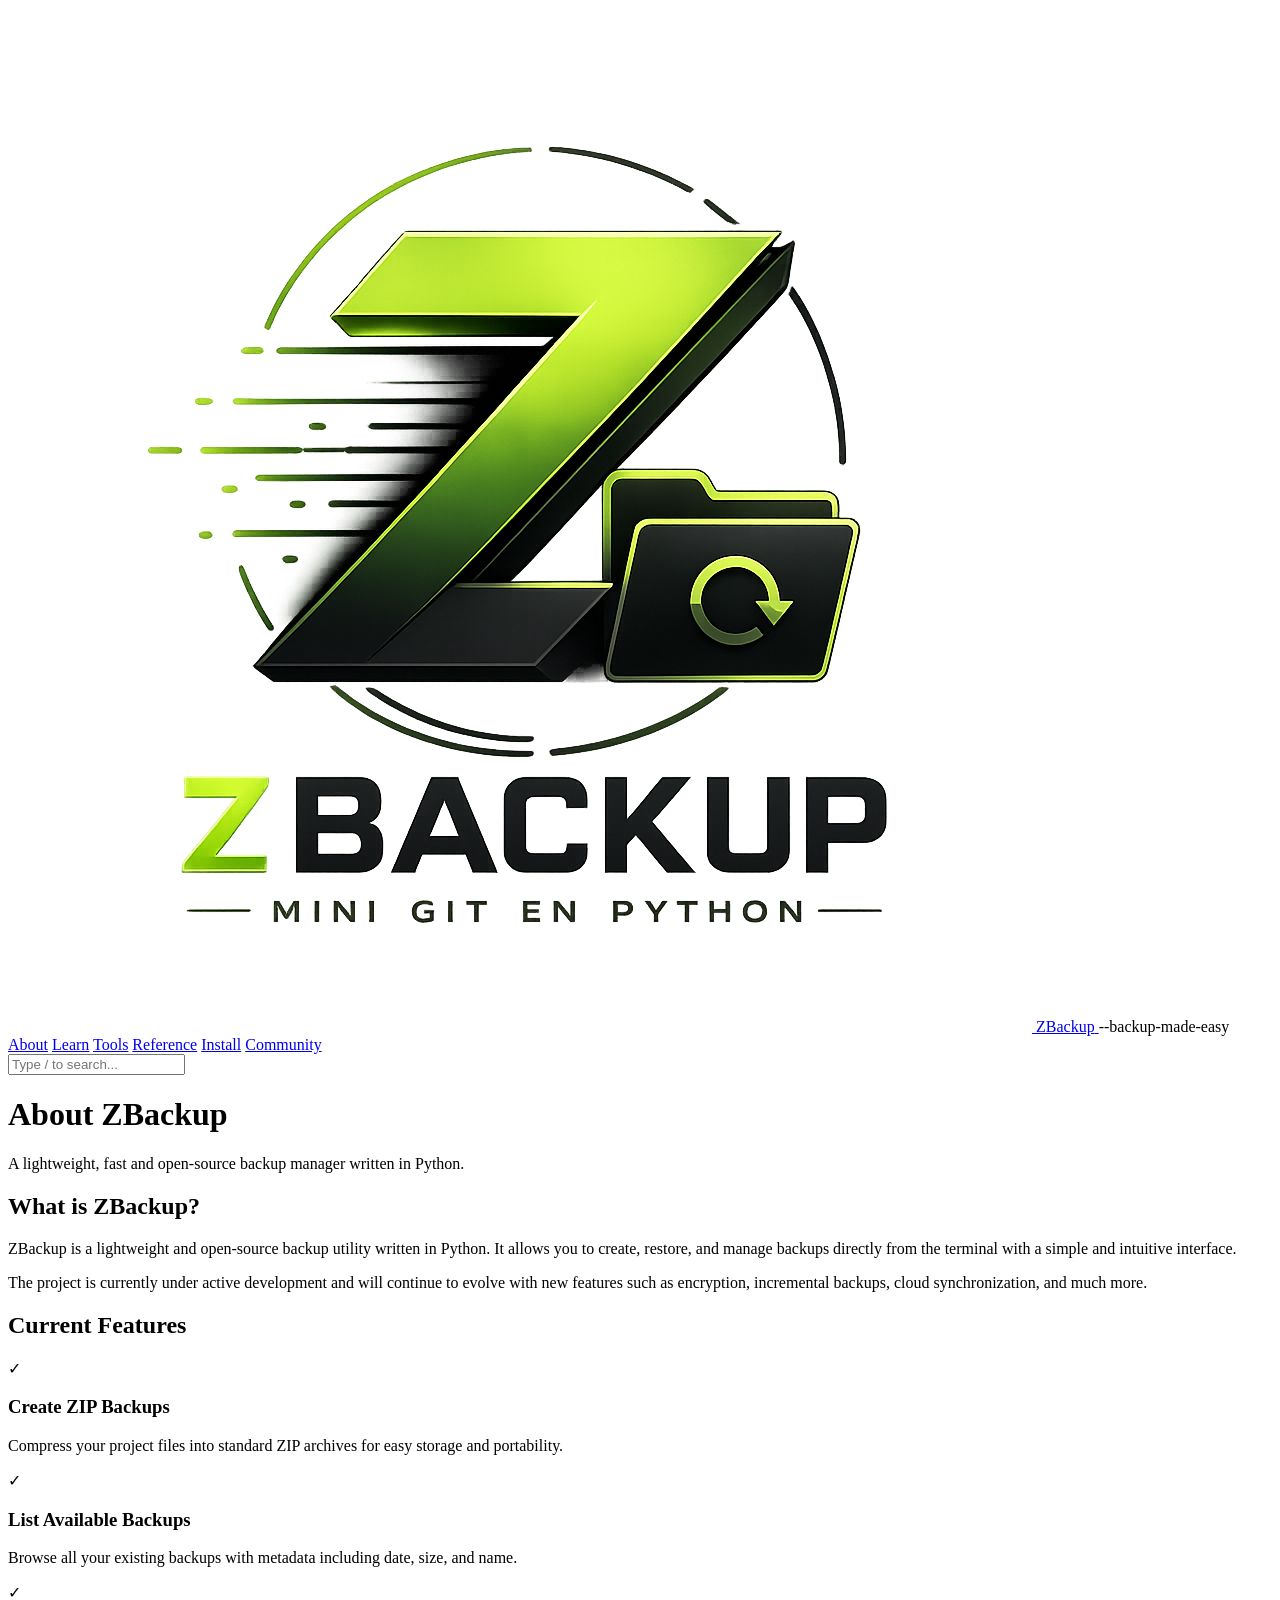
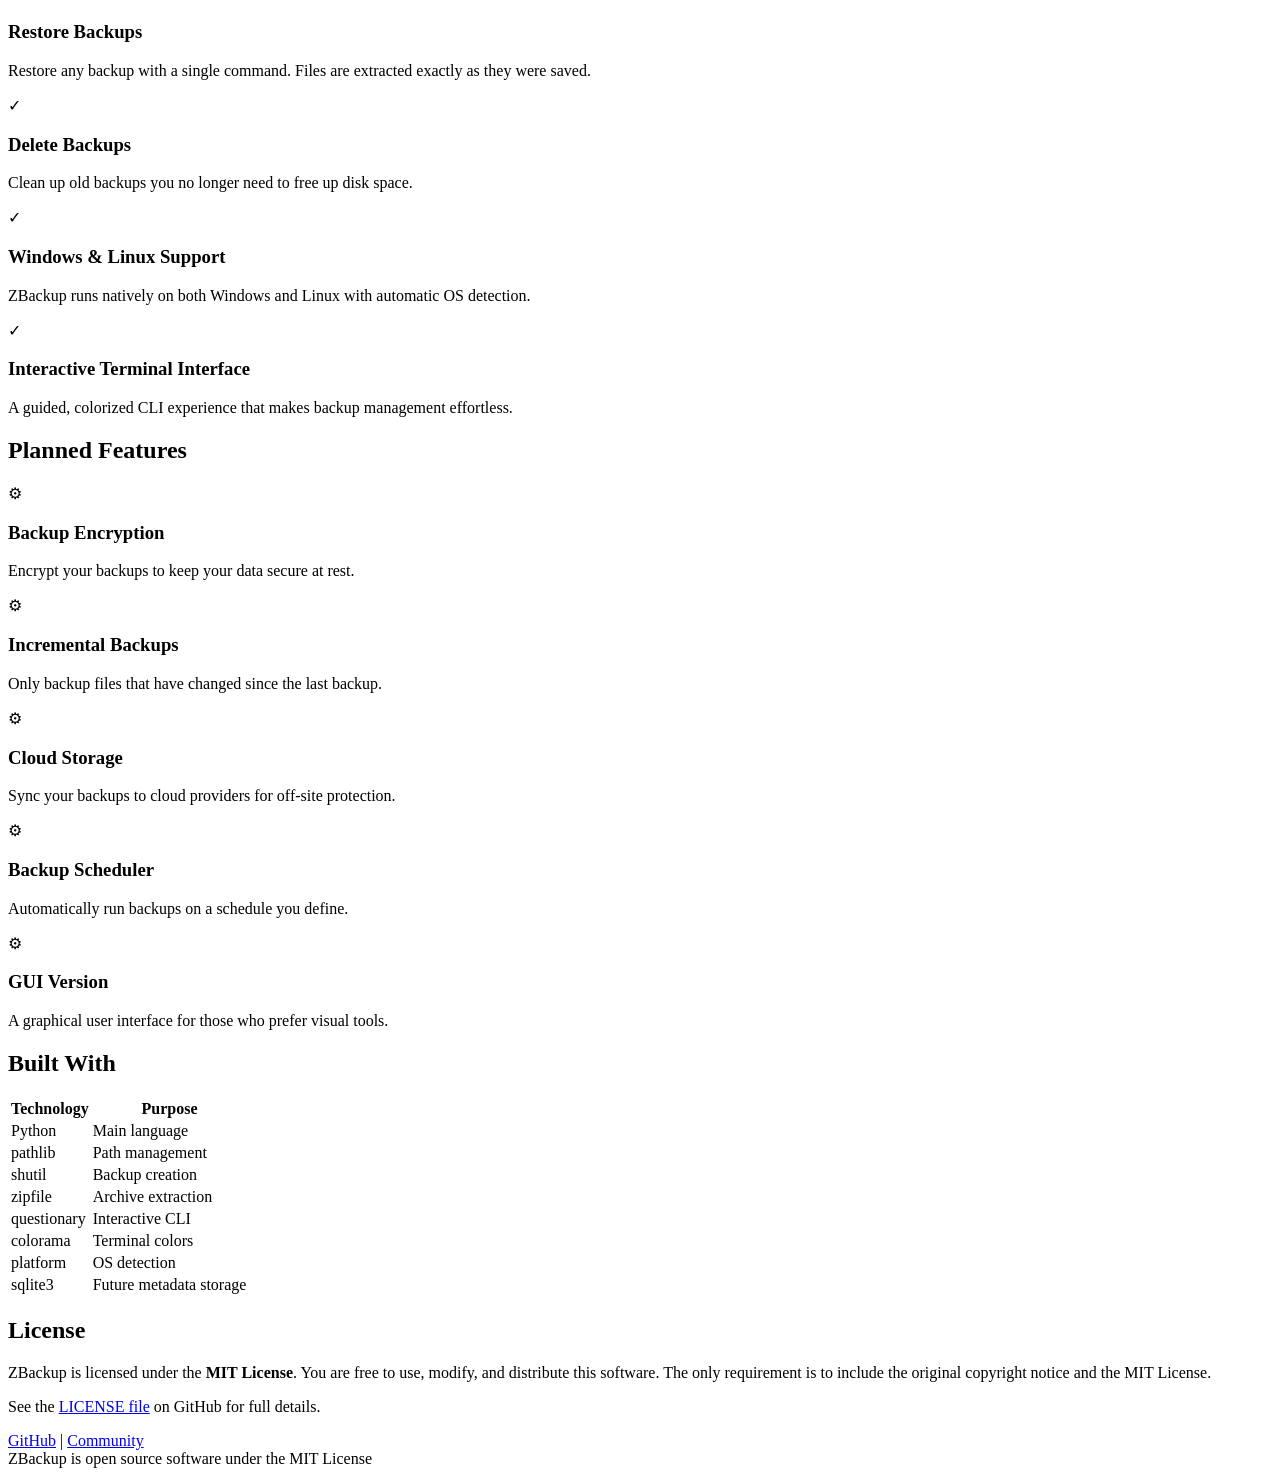
==== docs/about.html @ c148d4d6 "Add Website" ====
<!DOCTYPE html>
<html lang="fr">
<head>
  <meta charset="utf-8">
  <meta name="viewport" content="width=device-width, initial-scale=1">
  <title>About ZBackup - Features, Technologies &amp; Roadmap</title>
  <meta name="description" content="Learn about ZBackup: a lightweight open-source backup manager written in Python. Discover current features, planned improvements, and the technologies powering ZBackup.">
  <meta name="keywords" content="ZBackup about, backup features, Python backup tool, open source backup, version control, ZIP backup, cross-platform">
  <meta name="author" content="KirobotDev">
  <meta name="robots" content="index, follow">
  <link rel="canonical" href="https://kirobotdev.github.io/zbackup/about.html">
  <meta property="og:type" content="website">
  <meta property="og:title" content="About ZBackup - Features, Technologies & Roadmap">
  <meta property="og:description" content="Learn about ZBackup: lightweight open-source backup manager with version control.">
  <meta property="og:image" content="image/logo.png">
  <meta property="og:url" content="https://kirobotdev.github.io/zbackup/about.html">
  <meta property="og:site_name" content="ZBackup">
  <meta name="twitter:card" content="summary">
  <meta name="twitter:title" content="About ZBackup">
  <meta name="twitter:description" content="Lightweight open-source backup manager with version control.">
  <meta name="theme-color" content="#0D0F0B">
  <link rel="stylesheet" href="/static/css/styles.css">
  <link rel="shortcut icon" href="image/logo.png" type="image/x-icon">
  <link rel="preconnect" href="https://fonts.googleapis.com">
  <link rel="preconnect" href="https://fonts.gstatic.com" crossorigin>
  <link href="https://fonts.googleapis.com/css2?family=Inter:wght@400;500;600;700&display=swap" rel="stylesheet">
  <script type="application/ld+json">
  {
    "@context": "https://schema.org",
    "@type": "AboutPage",
    "name": "About ZBackup",
    "description": "Learn about ZBackup features, technologies, and roadmap.",
    "url": "https://kirobotdev.github.io/zbackup/about.html",
    "mainEntity": {
      "@type": "SoftwareApplication",
      "name": "ZBackup",
      "url": "https://github.com/KirobotDev/zbackup"
    }
  }
  </script>
</head>
<body id="about-page">

  <header>
    <div class="header-inner">
      <a id="logo-link" href="index.html">
        <img src="image/logo.png" alt="ZBackup" id="header-logo">
        <span id="header-title">ZBackup</span>
      </a>
      <span id="tagline">--backup-made-easy</span>
      <nav id="main-nav">
        <a href="about.html" class="active">About</a>
        <a href="learn.html">Learn</a>
        <a href="tools.html">Tools</a>
        <a href="reference.html">Reference</a>
        <a href="install.html">Install</a>
        <a href="community.html">Community</a>
      </nav>
      <div id="search-container">
        <form id="search"><input id="search-text" type="text" placeholder="Type / to search..." autocomplete="off"></form>
      </div>
    </div>
  </header>

  <div class="page-banner">
    <div class="page-banner-inner">
      <h1>About ZBackup</h1>
      <p class="page-subtitle">A lightweight, fast and open-source backup manager written in Python.</p>
    </div>
  </div>

  <div id="content-wrapper">
    <div class="page-content">

      <section class="content-section">
        <h2>What is ZBackup?</h2>
        <p>
          ZBackup is a lightweight and open-source backup utility written in Python.
          It allows you to create, restore, and manage backups directly from the terminal
          with a simple and intuitive interface.
        </p>
        <p>
          The project is currently under active development and will continue to evolve
          with new features such as encryption, incremental backups, cloud synchronization,
          and much more.
        </p>
      </section>

      <section class="content-section">
        <h2>Current Features</h2>
        <div class="features-list">
          <div class="feature-item">
            <span class="feature-check">&#10003;</span>
            <div>
              <h3>Create ZIP Backups</h3>
              <p>Compress your project files into standard ZIP archives for easy storage and portability.</p>
            </div>
          </div>
          <div class="feature-item">
            <span class="feature-check">&#10003;</span>
            <div>
              <h3>List Available Backups</h3>
              <p>Browse all your existing backups with metadata including date, size, and name.</p>
            </div>
          </div>
          <div class="feature-item">
            <span class="feature-check">&#10003;</span>
            <div>
              <h3>Restore Backups</h3>
              <p>Restore any backup with a single command. Files are extracted exactly as they were saved.</p>
            </div>
          </div>
          <div class="feature-item">
            <span class="feature-check">&#10003;</span>
            <div>
              <h3>Delete Backups</h3>
              <p>Clean up old backups you no longer need to free up disk space.</p>
            </div>
          </div>
          <div class="feature-item">
            <span class="feature-check">&#10003;</span>
            <div>
              <h3>Windows &amp; Linux Support</h3>
              <p>ZBackup runs natively on both Windows and Linux with automatic OS detection.</p>
            </div>
          </div>
          <div class="feature-item">
            <span class="feature-check">&#10003;</span>
            <div>
              <h3>Interactive Terminal Interface</h3>
              <p>A guided, colorized CLI experience that makes backup management effortless.</p>
            </div>
          </div>
        </div>
      </section>

      <section class="content-section">
        <h2>Planned Features</h2>
        <div class="features-list">
          <div class="feature-item planned">
            <span class="feature-check">&#9881;</span>
            <div>
              <h3>Backup Encryption</h3>
              <p>Encrypt your backups to keep your data secure at rest.</p>
            </div>
          </div>
          <div class="feature-item planned">
            <span class="feature-check">&#9881;</span>
            <div>
              <h3>Incremental Backups</h3>
              <p>Only backup files that have changed since the last backup.</p>
            </div>
          </div>
          <div class="feature-item planned">
            <span class="feature-check">&#9881;</span>
            <div>
              <h3>Cloud Storage</h3>
              <p>Sync your backups to cloud providers for off-site protection.</p>
            </div>
          </div>
          <div class="feature-item planned">
            <span class="feature-check">&#9881;</span>
            <div>
              <h3>Backup Scheduler</h3>
              <p>Automatically run backups on a schedule you define.</p>
            </div>
          </div>
          <div class="feature-item planned">
            <span class="feature-check">&#9881;</span>
            <div>
              <h3>GUI Version</h3>
              <p>A graphical user interface for those who prefer visual tools.</p>
            </div>
          </div>
        </div>
      </section>

      <section class="content-section">
        <h2>Built With</h2>
        <div class="tech-table">
          <table>
            <thead>
              <tr><th>Technology</th><th>Purpose</th></tr>
            </thead>
            <tbody>
              <tr><td>Python</td><td>Main language</td></tr>
              <tr><td>pathlib</td><td>Path management</td></tr>
              <tr><td>shutil</td><td>Backup creation</td></tr>
              <tr><td>zipfile</td><td>Archive extraction</td></tr>
              <tr><td>questionary</td><td>Interactive CLI</td></tr>
              <tr><td>colorama</td><td>Terminal colors</td></tr>
              <tr><td>platform</td><td>OS detection</td></tr>
              <tr><td>sqlite3</td><td>Future metadata storage</td></tr>
            </tbody>
          </table>
        </div>
      </section>

      <section class="content-section">
        <h2>License</h2>
        <p>
          ZBackup is licensed under the <strong>MIT License</strong>. You are free to use,
          modify, and distribute this software. The only requirement is to include the
          original copyright notice and the MIT License.
        </p>
        <p>
          See the <a href="https://github.com/KirobotDev/zbackup/blob/main/LICENSE" target="_blank">LICENSE file</a> on GitHub for full details.
        </p>
      </section>

    </div>

    <footer>
      <div class="footer-inner">
        <div class="footer-left">
          <a href="https://github.com/KirobotDev/zbackup">GitHub</a>
          <span class="footer-sep">|</span>
          <a href="community.html">Community</a>
        </div>
        <div class="footer-right">
          <span>ZBackup is open source software under the MIT License</span>
        </div>
      </div>
    </footer>
  </div>

  <script src="/static/js/version.js"></script>
  <script src="/static/js/main.js"></script>
</body>
</html>
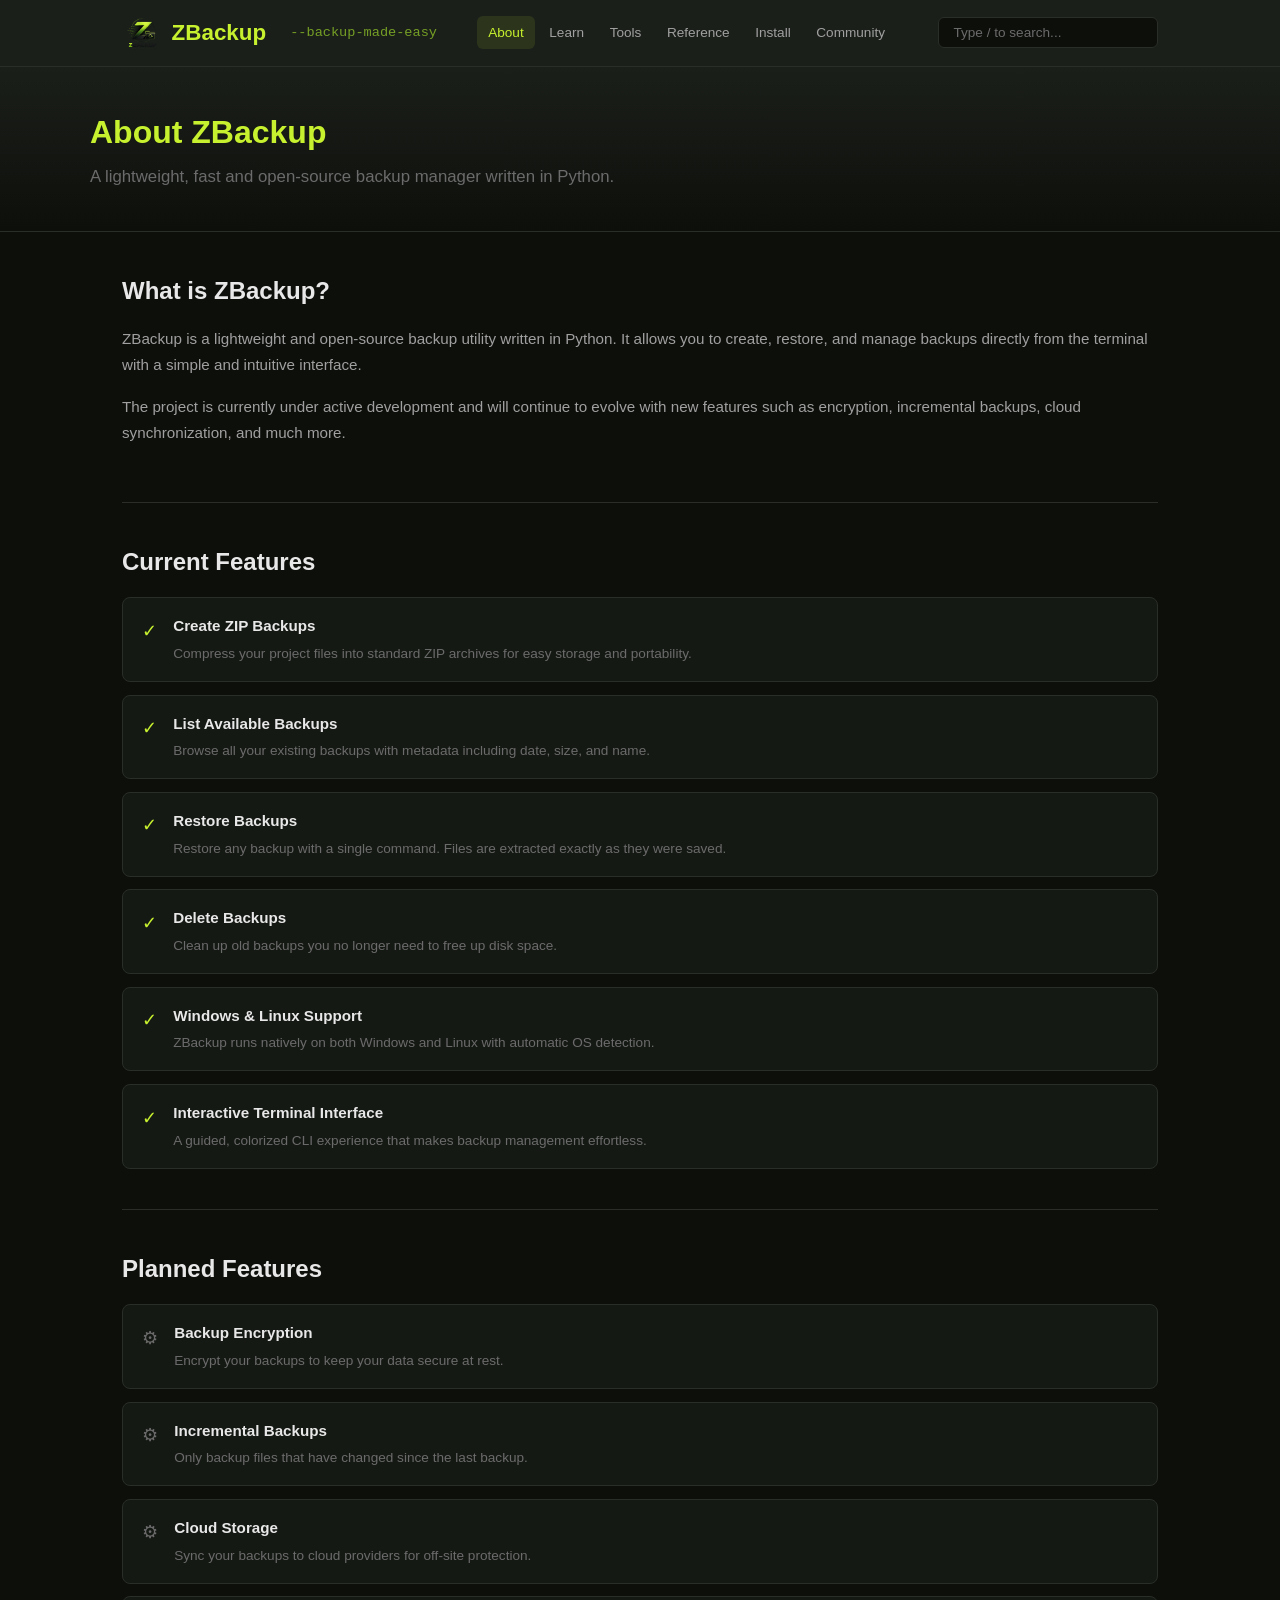
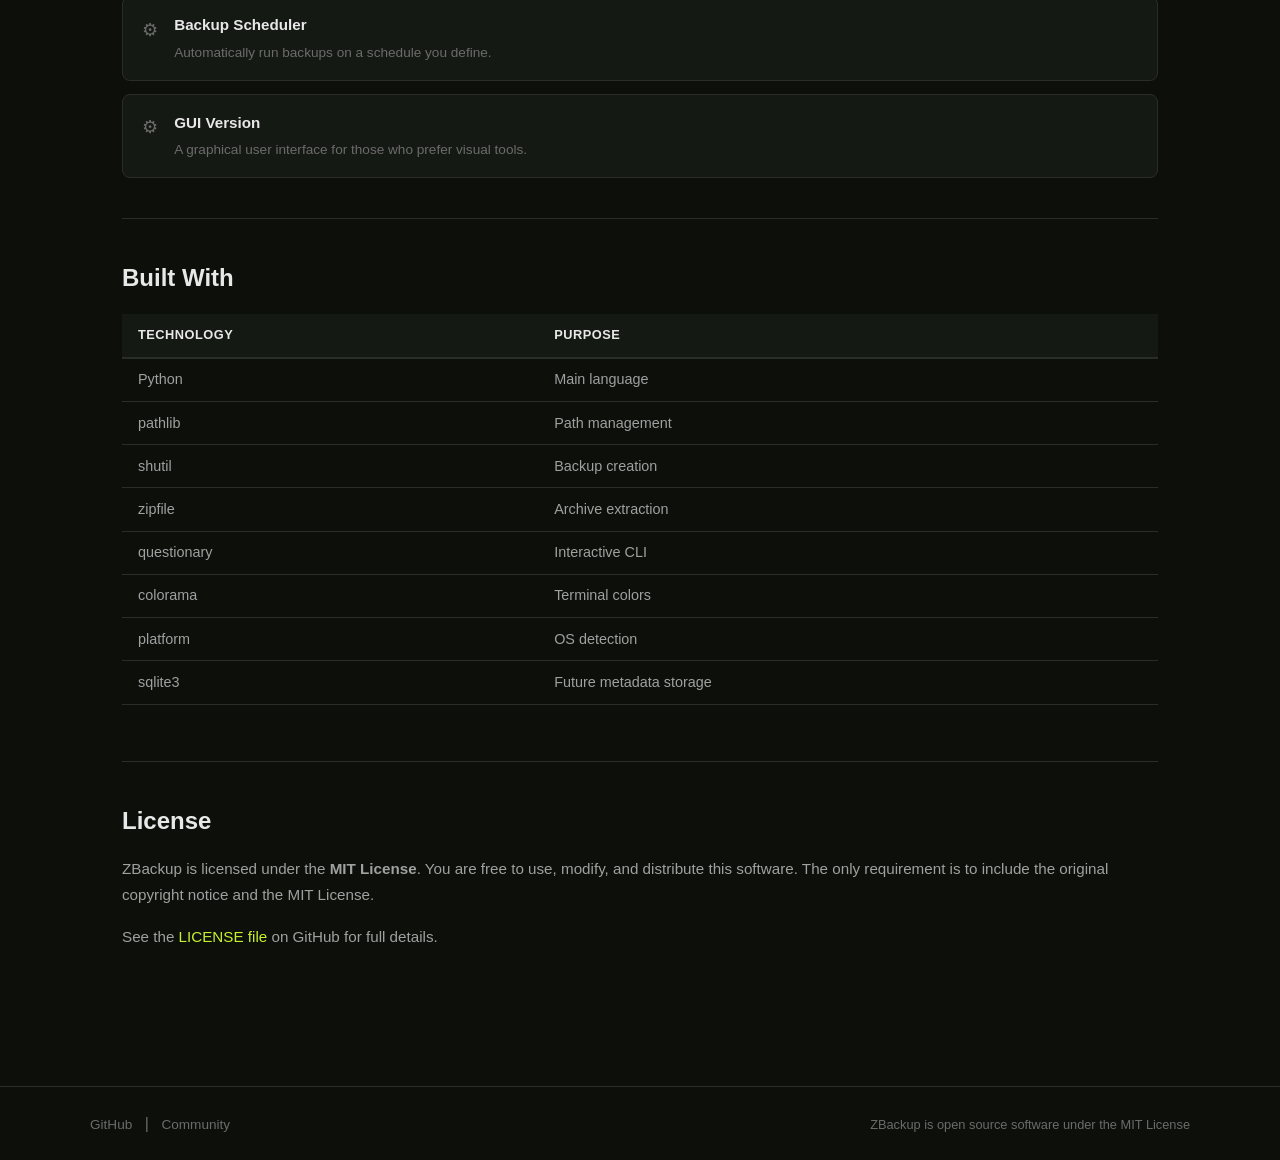
==== commit ffa41bba: "Ls" ====
--- a/docs/about.html
+++ b/docs/about.html
@@ -19,7 +19,7 @@
   <meta name="twitter:title" content="About ZBackup">
   <meta name="twitter:description" content="Lightweight open-source backup manager with version control.">
   <meta name="theme-color" content="#0D0F0B">
-  <link rel="stylesheet" href="/static/css/styles.css">
+  <link rel="stylesheet" href="static/css/styles.css">
   <link rel="shortcut icon" href="image/logo.png" type="image/x-icon">
   <link rel="preconnect" href="https://fonts.googleapis.com">
   <link rel="preconnect" href="https://fonts.gstatic.com" crossorigin>
@@ -224,7 +224,7 @@
     </footer>
   </div>
 
-  <script src="/static/js/version.js"></script>
-  <script src="/static/js/main.js"></script>
+  <script src="static/js/version.js"></script>
+  <script src="static/js/main.js"></script>
 </body>
 </html>
--- a/docs/static/css/styles.css
+++ b/docs/static/css/styles.css
@@ -0,0 +1,712 @@
+/* ===== RESET & BASE ===== */
+*, *::before, *::after {
+  margin: 0;
+  padding: 0;
+  box-sizing: border-box;
+}
+
+:root {
+  --green-main: #C7F12E;
+  --green-light: #DFFF3A;
+  --green-lime: #B7E61E;
+  --green-mid: #8CBF28;
+  --green-dark: #4E7420;
+  --bg-black: #0D0F0B;
+  --bg-gray: #1B1F1A;
+  --text-primary: #e8e8e8;
+  --text-secondary: #a0a0a0;
+  --text-muted: #6b6b6b;
+  --border-color: #2a2e28;
+  --card-bg: #151914;
+}
+
+html { scroll-behavior: smooth; }
+
+body {
+  font-family: 'Inter', -apple-system, BlinkMacSystemFont, 'Segoe UI', Roboto, sans-serif;
+  background-color: var(--bg-black);
+  color: var(--text-primary);
+  line-height: 1.6;
+  min-height: 100vh;
+  -webkit-font-smoothing: antialiased;
+}
+
+a { color: var(--green-main); text-decoration: none; transition: color 0.2s; }
+a:hover { color: var(--green-light); }
+code { font-family: 'Fira Code', 'Consolas', monospace; background: rgba(199,241,46,0.08); padding: 0.15em 0.4em; border-radius: 4px; font-size: 0.9em; color: var(--green-lime); }
+
+/* ===== HEADER ===== */
+header {
+  background-color: var(--bg-gray);
+  border-bottom: 1px solid var(--border-color);
+  position: sticky;
+  top: 0;
+  z-index: 100;
+}
+
+.header-inner {
+  max-width: 1100px;
+  margin: 0 auto;
+  padding: 0.8rem 2rem;
+  display: flex;
+  align-items: center;
+  gap: 1.5rem;
+}
+
+#logo-link {
+  display: flex;
+  align-items: center;
+  gap: 0.6rem;
+  color: var(--text-primary);
+  text-decoration: none;
+}
+#logo-link:hover { color: var(--green-main); }
+
+#header-logo { width: 2.5rem; height: 2.5rem; object-fit: contain; }
+#header-title { font-size: 1.4rem; font-weight: 700; color: var(--green-main); }
+#tagline { font-family: monospace; font-size: 0.85rem; color: var(--green-mid); opacity: 0.8; }
+
+#main-nav {
+  display: flex;
+  gap: 0.2rem;
+  margin-left: 1rem;
+}
+
+#main-nav a {
+  padding: 0.35rem 0.7rem;
+  border-radius: 6px;
+  font-size: 0.85rem;
+  font-weight: 500;
+  color: var(--text-secondary);
+  transition: all 0.2s;
+}
+
+#main-nav a:hover { color: var(--text-primary); background: rgba(199,241,46,0.06); }
+#main-nav a.active { color: var(--green-main); background: rgba(199,241,46,0.1); }
+
+#search-container { margin-left: auto; }
+
+#search-text {
+  background: var(--bg-black);
+  border: 1px solid var(--border-color);
+  border-radius: 6px;
+  padding: 0.45rem 0.9rem;
+  color: var(--text-primary);
+  font-size: 0.85rem;
+  width: 220px;
+  outline: none;
+  transition: border-color 0.2s, box-shadow 0.2s;
+  font-family: inherit;
+}
+#search-text::placeholder { color: var(--text-muted); }
+#search-text:focus { border-color: var(--green-mid); box-shadow: 0 0 0 2px rgba(199,241,46,0.15); }
+
+/* ===== PAGE BANNER ===== */
+.page-banner {
+  background: linear-gradient(180deg, var(--bg-gray) 0%, var(--bg-black) 100%);
+  border-bottom: 1px solid var(--border-color);
+  padding: 2.5rem 2rem;
+}
+
+.page-banner-inner {
+  max-width: 1100px;
+  margin: 0 auto;
+}
+
+.page-banner h1 {
+  font-size: 2rem;
+  font-weight: 700;
+  color: var(--green-main);
+  margin-bottom: 0.4rem;
+}
+
+.page-subtitle {
+  font-size: 1.05rem;
+  color: var(--text-muted);
+}
+
+/* ===== MASTHEAD ===== */
+#masthead {
+  background: linear-gradient(180deg, var(--bg-gray) 0%, var(--bg-black) 100%);
+  border-bottom: 1px solid var(--border-color);
+  padding: 3rem 2rem;
+}
+
+.masthead-inner {
+  max-width: 1100px;
+  margin: 0 auto;
+  display: flex;
+  align-items: center;
+  justify-content: space-between;
+  gap: 3rem;
+}
+
+.masthead-text { flex: 1; }
+
+.masthead-text p {
+  font-size: 1.1rem;
+  line-height: 1.75;
+  color: var(--text-secondary);
+  margin-bottom: 1rem;
+}
+
+.masthead-text strong { color: var(--green-main); }
+
+.masthead-text a {
+  color: var(--green-lime);
+  text-decoration: underline;
+  text-decoration-color: rgba(183,230,30,0.3);
+  text-underline-offset: 2px;
+}
+
+.masthead-text a:hover { text-decoration-color: var(--green-lime); }
+
+/* Illustration */
+.masthead-illustration { flex-shrink: 0; }
+
+.illustration-box {
+  position: relative;
+  width: 380px;
+  height: 280px;
+  border-radius: 16px;
+  overflow: hidden;
+  border: 1px solid var(--border-color);
+  background: var(--bg-black);
+  box-shadow:
+    0 0 40px rgba(199, 241, 46, 0.06),
+    inset 0 0 60px rgba(199, 241, 46, 0.02);
+}
+
+#hero-canvas {
+  display: block;
+  width: 100%;
+  height: 100%;
+}
+
+/* ===== CONTENT ===== */
+#content-wrapper { background: var(--bg-black); }
+#front-content { max-width: 1100px; margin: 0 auto; padding: 0 2rem; }
+
+.page-content {
+  max-width: 1100px;
+  margin: 0 auto;
+  padding: 0 2rem 3rem;
+}
+
+/* ===== NAV CARDS ===== */
+#front-navigation { padding: 3rem 0; }
+
+#front-nav ul {
+  list-style: none;
+  display: grid;
+  grid-template-columns: repeat(3, 1fr);
+  gap: 1.2rem;
+}
+
+#front-nav a {
+  display: flex;
+  flex-direction: column;
+  align-items: flex-start;
+  padding: 1.5rem;
+  background: var(--card-bg);
+  border: 1px solid var(--border-color);
+  border-radius: 10px;
+  color: var(--text-primary);
+  text-decoration: none;
+  transition: all 0.25s ease;
+  min-height: 160px;
+}
+
+#front-nav a:hover {
+  border-color: var(--green-mid);
+  background: rgba(199,241,46,0.04);
+  transform: translateY(-2px);
+  box-shadow: 0 4px 20px rgba(199,241,46,0.08);
+}
+
+.nav-icon { color: var(--green-main); margin-bottom: 0.8rem; }
+#front-nav h3 { font-size: 1.15rem; font-weight: 600; margin-bottom: 0.3rem; }
+#front-nav p { font-size: 0.85rem; color: var(--text-muted); line-height: 1.5; }
+.install-link { border-color: var(--green-dark) !important; }
+.install-link:hover { border-color: var(--green-main) !important; background: rgba(199,241,46,0.08) !important; }
+
+/* ===== DOWNLOADS ===== */
+#front-downloads { padding: 0 0 3rem; }
+
+.downloads-box {
+  display: flex;
+  align-items: center;
+  gap: 1.5rem;
+  padding: 1.5rem 2rem;
+  background: var(--card-bg);
+  border: 1px solid var(--border-color);
+  border-radius: 10px;
+}
+
+.release-info {
+  display: flex;
+  align-items: center;
+  gap: 0.6rem;
+  flex-wrap: wrap;
+}
+
+.release-info h4 {
+  font-size: 0.8rem;
+  font-weight: 500;
+  color: var(--text-muted);
+  text-transform: uppercase;
+  letter-spacing: 0.5px;
+}
+
+.version {
+  font-family: monospace;
+  font-size: 1.1rem;
+  font-weight: 700;
+  color: var(--green-main);
+  background: rgba(199,241,46,0.1);
+  padding: 0.15rem 0.6rem;
+  border-radius: 5px;
+}
+
+.release-info a { font-size: 0.85rem; color: var(--text-secondary); }
+.release-info a:hover { color: var(--green-lime); }
+.release-info time { font-size: 0.8rem; color: var(--text-muted); }
+
+.btn {
+  display: inline-block;
+  padding: 0.55rem 1.4rem;
+  border-radius: 7px;
+  font-size: 0.9rem;
+  font-weight: 600;
+  text-decoration: none;
+  transition: all 0.2s;
+  white-space: nowrap;
+}
+
+.btn-primary {
+  background: var(--green-main);
+  color: var(--bg-black);
+  border: 1px solid var(--green-main);
+}
+
+.btn-primary:hover {
+  background: var(--green-light);
+  border-color: var(--green-light);
+  color: var(--bg-black);
+  box-shadow: 0 0 16px rgba(199,241,46,0.25);
+}
+
+.btn-secondary {
+  background: transparent;
+  color: var(--text-primary);
+  border: 1px solid var(--border-color);
+}
+
+.btn-secondary:hover { border-color: var(--green-mid); color: var(--green-main); }
+
+/* ===== FEATURES ===== */
+.features-section { padding: 3rem 0 4rem; }
+
+.features-section h2 {
+  font-size: 1.6rem;
+  font-weight: 700;
+  margin-bottom: 2rem;
+  color: var(--text-primary);
+  text-align: center;
+}
+
+.features-grid {
+  display: grid;
+  grid-template-columns: repeat(2, 1fr);
+  gap: 1.2rem;
+}
+
+.feature-card {
+  padding: 1.5rem;
+  background: var(--card-bg);
+  border: 1px solid var(--border-color);
+  border-radius: 10px;
+  transition: border-color 0.25s;
+}
+
+.feature-card:hover { border-color: var(--green-dark); }
+.feature-icon { color: var(--green-main); margin-bottom: 0.8rem; }
+.feature-card h3 { font-size: 1.05rem; font-weight: 600; margin-bottom: 0.4rem; }
+.feature-card p { font-size: 0.88rem; color: var(--text-muted); line-height: 1.6; }
+
+/* ===== CONTENT SECTIONS ===== */
+.content-section {
+  padding: 2.5rem 0;
+  border-bottom: 1px solid var(--border-color);
+}
+
+.content-section:last-child { border-bottom: none; }
+
+.content-section h2 {
+  font-size: 1.5rem;
+  font-weight: 700;
+  margin-bottom: 1rem;
+  color: var(--text-primary);
+}
+
+.content-section p {
+  font-size: 0.95rem;
+  color: var(--text-secondary);
+  line-height: 1.7;
+  margin-bottom: 1rem;
+}
+
+/* ===== FEATURES LIST ===== */
+.features-list {
+  display: flex;
+  flex-direction: column;
+  gap: 0.8rem;
+}
+
+.feature-item {
+  display: flex;
+  gap: 1rem;
+  align-items: flex-start;
+  padding: 1rem 1.2rem;
+  background: var(--card-bg);
+  border: 1px solid var(--border-color);
+  border-radius: 8px;
+}
+
+.feature-check {
+  font-size: 1.1rem;
+  color: var(--green-main);
+  flex-shrink: 0;
+  margin-top: 0.15rem;
+}
+
+.feature-item h3 { font-size: 0.95rem; font-weight: 600; margin-bottom: 0.2rem; }
+.feature-item p { font-size: 0.85rem; color: var(--text-muted); margin: 0; }
+.feature-item.planned .feature-check { color: var(--text-muted); }
+
+/* ===== CODE BLOCKS ===== */
+.code-block {
+  background: var(--bg-gray);
+  border: 1px solid var(--border-color);
+  border-radius: 8px;
+  overflow: hidden;
+  margin: 1rem 0;
+}
+
+.code-block.mini { margin: 0.8rem 0; }
+
+.code-header {
+  padding: 0.5rem 1rem;
+  background: rgba(199,241,46,0.05);
+  border-bottom: 1px solid var(--border-color);
+  font-size: 0.75rem;
+  color: var(--text-muted);
+  text-transform: uppercase;
+  letter-spacing: 0.5px;
+}
+
+.code-block pre {
+  padding: 1rem 1.2rem;
+  overflow-x: auto;
+}
+
+.code-block code {
+  background: none;
+  padding: 0;
+  border-radius: 0;
+  font-size: 0.85rem;
+  color: var(--text-secondary);
+  line-height: 1.7;
+}
+
+/* ===== CONCEPT CARDS ===== */
+.concept-cards {
+  display: grid;
+  grid-template-columns: repeat(2, 1fr);
+  gap: 1.2rem;
+}
+
+.concept-card {
+  padding: 1.5rem;
+  background: var(--card-bg);
+  border: 1px solid var(--border-color);
+  border-radius: 10px;
+}
+
+.concept-card h3 { font-size: 1.05rem; font-weight: 600; margin-bottom: 0.4rem; color: var(--green-main); }
+.concept-card > p { font-size: 0.88rem; color: var(--text-muted); line-height: 1.6; }
+
+/* ===== TUTORIALS ===== */
+.tutorials-grid {
+  display: grid;
+  grid-template-columns: repeat(2, 1fr);
+  gap: 1.2rem;
+}
+
+.tutorial-card {
+  padding: 1.5rem;
+  background: var(--card-bg);
+  border: 1px solid var(--border-color);
+  border-radius: 10px;
+  transition: border-color 0.25s;
+}
+
+.tutorial-card:hover { border-color: var(--green-dark); }
+.tutorial-card h3 { font-size: 1.05rem; font-weight: 600; margin: 0.5rem 0 0.3rem; }
+.tutorial-card p { font-size: 0.85rem; color: var(--text-muted); line-height: 1.6; }
+
+.tutorial-tag {
+  display: inline-block;
+  font-size: 0.7rem;
+  font-weight: 600;
+  text-transform: uppercase;
+  letter-spacing: 0.5px;
+  padding: 0.2rem 0.6rem;
+  border-radius: 4px;
+}
+
+.tutorial-tag.beginner { background: rgba(199,241,46,0.12); color: var(--green-main); }
+.tutorial-tag.intermediate { background: rgba(255,184,0,0.12); color: #FFB800; }
+.tutorial-tag.advanced { background: rgba(231,76,60,0.12); color: #e74c3c; }
+
+.tutorial-link {
+  display: inline-block;
+  margin-top: 0.6rem;
+  font-size: 0.85rem;
+  font-weight: 500;
+}
+
+/* ===== PLATFORM CARDS ===== */
+.platform-cards {
+  display: grid;
+  grid-template-columns: repeat(3, 1fr);
+  gap: 1.2rem;
+}
+
+.platform-card {
+  padding: 1.5rem;
+  background: var(--card-bg);
+  border: 1px solid var(--border-color);
+  border-radius: 10px;
+  text-align: center;
+}
+
+.platform-icon { color: var(--green-main); margin-bottom: 0.8rem; }
+.platform-card h3 { font-size: 1.05rem; font-weight: 600; margin-bottom: 0.4rem; }
+.platform-card p { font-size: 0.85rem; color: var(--text-muted); line-height: 1.6; }
+
+.status-badge {
+  display: inline-block;
+  font-size: 0.7rem;
+  font-weight: 600;
+  text-transform: uppercase;
+  letter-spacing: 0.5px;
+  padding: 0.2rem 0.6rem;
+  border-radius: 4px;
+  margin-top: 0.6rem;
+}
+
+.status-badge.supported { background: rgba(199,241,46,0.12); color: var(--green-main); }
+.status-badge.planned { background: rgba(160,160,160,0.12); color: var(--text-muted); }
+
+/* ===== COMMAND BLOCKS ===== */
+.command-block {
+  padding: 1.5rem;
+  background: var(--card-bg);
+  border: 1px solid var(--border-color);
+  border-radius: 10px;
+  margin-bottom: 1.2rem;
+}
+
+.command-header {
+  display: flex;
+  align-items: center;
+  gap: 0.6rem;
+  margin-bottom: 0.8rem;
+}
+
+.command-name {
+  font-family: monospace;
+  font-size: 1rem;
+  font-weight: 600;
+  background: rgba(199,241,46,0.1);
+  padding: 0.2rem 0.7rem;
+  border-radius: 5px;
+  color: var(--green-main);
+}
+
+.command-tag {
+  font-size: 0.65rem;
+  font-weight: 600;
+  text-transform: uppercase;
+  letter-spacing: 0.5px;
+  padding: 0.15rem 0.5rem;
+  border-radius: 4px;
+  background: rgba(199,241,46,0.08);
+  color: var(--green-mid);
+}
+
+.command-block p { font-size: 0.88rem; color: var(--text-muted); line-height: 1.6; margin-bottom: 0.6rem; }
+
+.command-details {
+  display: flex;
+  gap: 1.5rem;
+  margin-top: 0.6rem;
+  font-size: 0.8rem;
+  color: var(--text-muted);
+}
+
+/* ===== INSTALL STEPS ===== */
+.install-steps {
+  display: flex;
+  flex-direction: column;
+  gap: 0.5rem;
+}
+
+.install-step {
+  display: flex;
+  gap: 1.2rem;
+  padding: 1.2rem;
+  background: var(--card-bg);
+  border: 1px solid var(--border-color);
+  border-radius: 10px;
+  align-items: flex-start;
+}
+
+.step-number {
+  width: 36px;
+  height: 36px;
+  flex-shrink: 0;
+  display: flex;
+  align-items: center;
+  justify-content: center;
+  border-radius: 50%;
+  background: rgba(199,241,46,0.1);
+  color: var(--green-main);
+  font-weight: 700;
+  font-size: 0.95rem;
+}
+
+.step-content { flex: 1; }
+.step-content h3 { font-size: 1rem; font-weight: 600; margin-bottom: 0.4rem; }
+.step-content p { font-size: 0.88rem; color: var(--text-muted); line-height: 1.6; margin: 0; }
+
+/* ===== TECH TABLE ===== */
+.tech-table {
+  overflow-x: auto;
+  margin: 1rem 0;
+}
+
+.tech-table table {
+  width: 100%;
+  border-collapse: collapse;
+  font-size: 0.9rem;
+}
+
+.tech-table thead {
+  background: var(--card-bg);
+  border-bottom: 2px solid var(--border-color);
+}
+
+.tech-table th {
+  padding: 0.7rem 1rem;
+  text-align: left;
+  font-weight: 600;
+  color: var(--text-primary);
+  font-size: 0.8rem;
+  text-transform: uppercase;
+  letter-spacing: 0.5px;
+}
+
+.tech-table td {
+  padding: 0.6rem 1rem;
+  border-bottom: 1px solid var(--border-color);
+  color: var(--text-secondary);
+}
+
+.tech-table tr:hover td { background: rgba(199,241,46,0.02); }
+
+/* ===== DOWNLOAD BUTTONS ===== */
+.download-buttons {
+  display: flex;
+  gap: 1rem;
+  margin: 1rem 0;
+}
+
+/* ===== COMMUNITY LINKS ===== */
+.community-links {
+  display: grid;
+  grid-template-columns: repeat(2, 1fr);
+  gap: 1.2rem;
+}
+
+.community-link-card {
+  display: flex;
+  flex-direction: column;
+  align-items: center;
+  text-align: center;
+  padding: 2rem 1.5rem;
+  background: var(--card-bg);
+  border: 1px solid var(--border-color);
+  border-radius: 10px;
+  color: var(--text-primary);
+  text-decoration: none;
+  transition: all 0.25s;
+}
+
+.community-link-card:hover {
+  border-color: var(--green-mid);
+  background: rgba(199,241,46,0.04);
+  transform: translateY(-2px);
+}
+
+.community-link-icon { color: var(--green-main); margin-bottom: 0.8rem; }
+.community-link-card h3 { font-size: 1.05rem; font-weight: 600; margin-bottom: 0.3rem; }
+.community-link-card p { font-size: 0.85rem; color: var(--text-muted); }
+
+/* ===== FOOTER ===== */
+footer {
+  border-top: 1px solid var(--border-color);
+  padding: 1.5rem 2rem;
+  margin-top: 2rem;
+}
+
+.footer-inner {
+  max-width: 1100px;
+  margin: 0 auto;
+  display: flex;
+  justify-content: space-between;
+  align-items: center;
+  flex-wrap: wrap;
+  gap: 0.5rem;
+}
+
+.footer-left a { font-size: 0.85rem; color: var(--text-muted); }
+.footer-left a:hover { color: var(--green-main); }
+.footer-sep { margin: 0 0.5rem; color: var(--text-muted); }
+.footer-right span { font-size: 0.8rem; color: var(--text-muted); }
+
+/* ===== RESPONSIVE ===== */
+@media (max-width: 900px) {
+  #front-nav ul { grid-template-columns: repeat(2, 1fr); }
+  .masthead-inner { flex-direction: column; text-align: center; }
+  .downloads-box { flex-direction: column; text-align: center; }
+  .features-grid { grid-template-columns: 1fr; }
+  .concept-cards { grid-template-columns: 1fr; }
+  .tutorials-grid { grid-template-columns: 1fr; }
+  .platform-cards { grid-template-columns: 1fr; }
+  .community-links { grid-template-columns: 1fr; }
+  #main-nav { display: none; }
+}
+
+@media (max-width: 600px) {
+  .header-inner { padding: 0.6rem 1rem; flex-wrap: wrap; }
+  #search-text { width: 100%; }
+  #search-container { width: 100%; order: 3; }
+  #front-nav ul { grid-template-columns: 1fr; }
+  #masthead { padding: 2rem 1rem; }
+  #front-content { padding: 0 1rem; }
+  .page-content { padding: 0 1rem 2rem; }
+  .install-step { flex-direction: column; }
+  .downloads-box { gap: 1rem; }
+}
